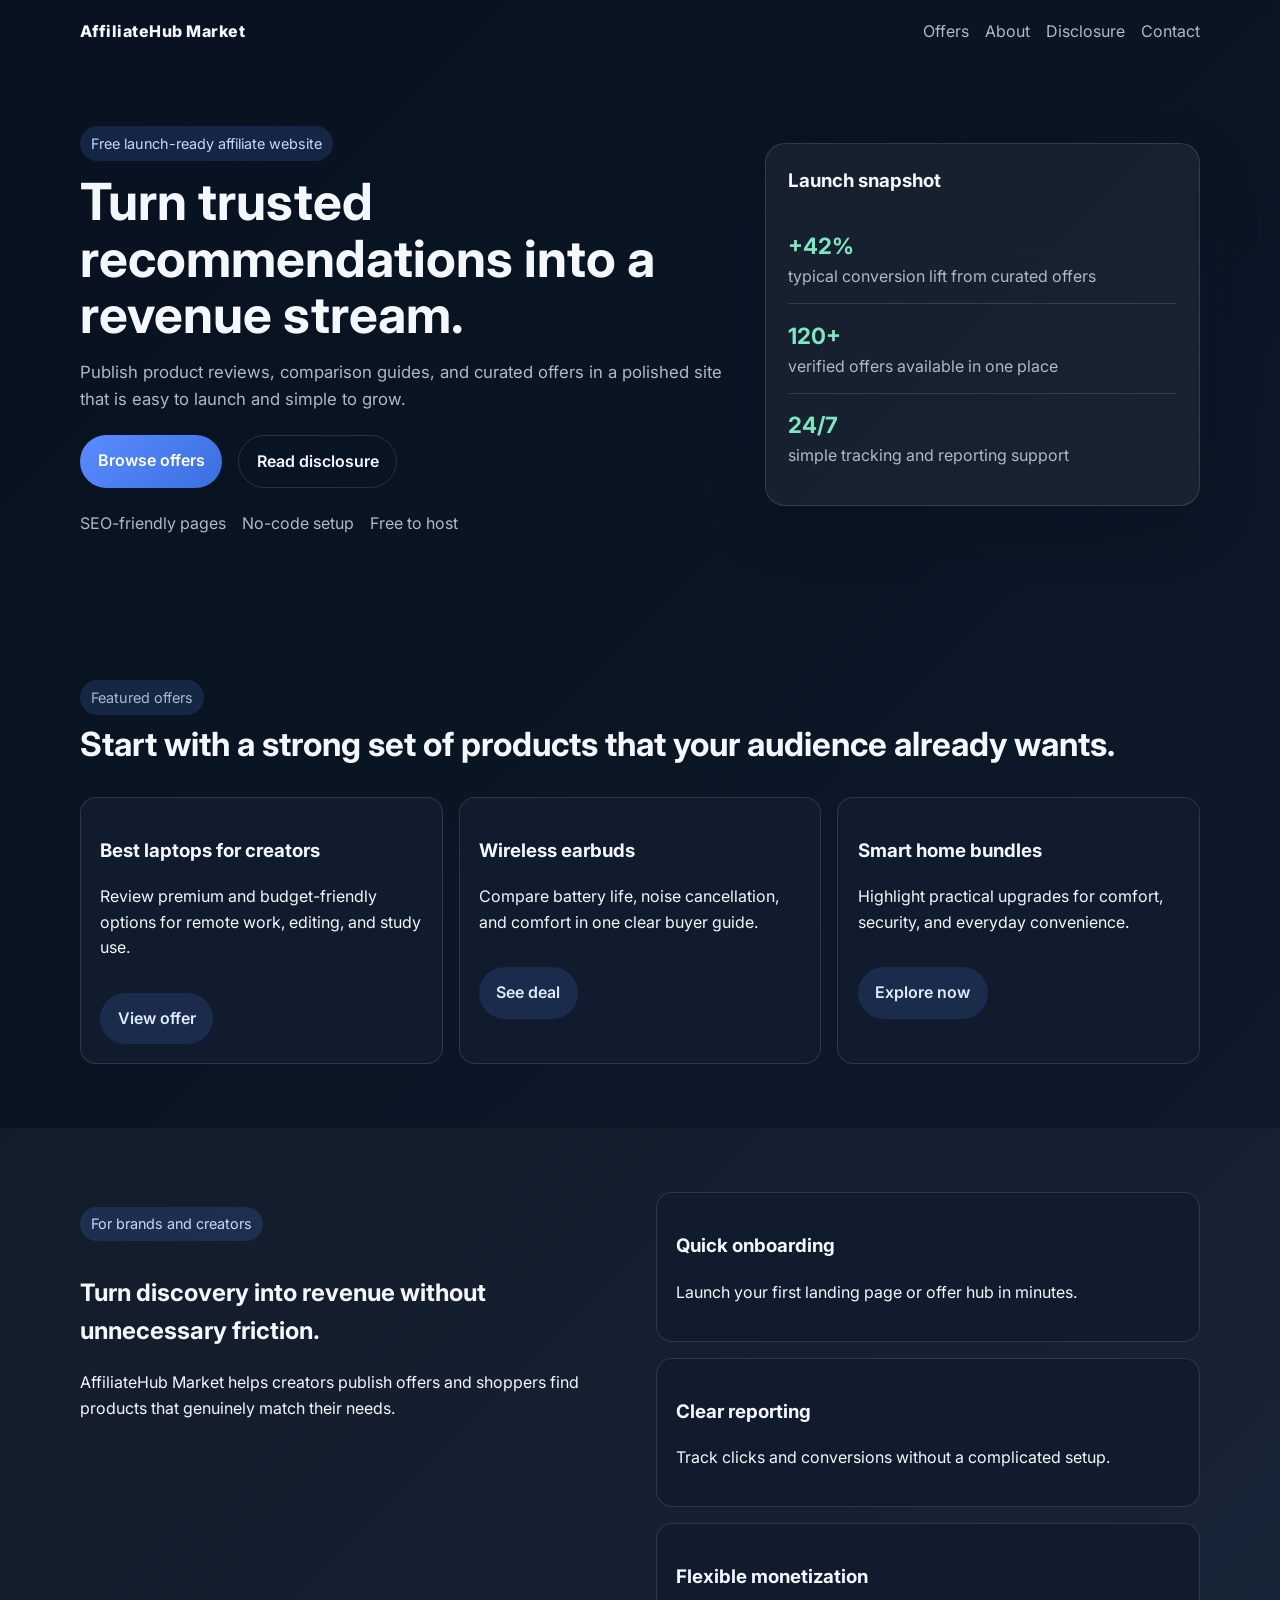
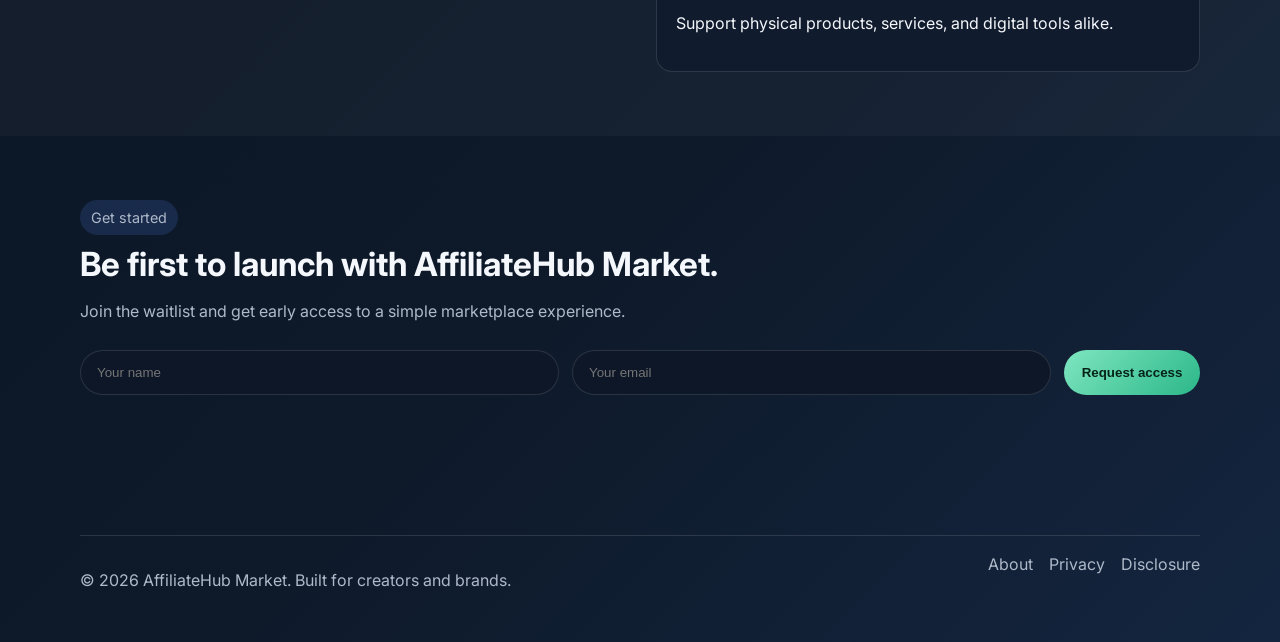
==== index.html @ 9a87dd68 "Add affiliate website files" ====
<!DOCTYPE html>
<html lang="en">
  <head>
    <meta charset="UTF-8" />
    <meta name="viewport" content="width=device-width, initial-scale=1.0" />
    <meta
      name="description"
      content="AffiliateHub Market is a modern affiliate marketplace for creators, brands, and shoppers."
    />
    <title>AffiliateHub Market | Free Affiliate Website</title>
    <link rel="preconnect" href="https://fonts.googleapis.com" />
    <link rel="preconnect" href="https://fonts.gstatic.com" crossorigin />
    <link
      href="https://fonts.googleapis.com/css2?family=Inter:wght@400;500;600;700;800&display=swap"
      rel="stylesheet"
    />
    <link rel="stylesheet" href="styles.css" />
  </head>
  <body>
    <header class="hero">
      <nav class="nav container">
        <a class="brand" href="index.html">AffiliateHub Market</a>
        <div class="nav-links">
          <a href="#offers">Offers</a>
          <a href="about.html">About</a>
          <a href="disclosure.html">Disclosure</a>
          <a href="#contact">Contact</a>
        </div>
      </nav>

      <div class="hero-content container">
        <div class="hero-copy">
          <p class="pill">Free launch-ready affiliate website</p>
          <h1>Turn trusted recommendations into a revenue stream.</h1>
          <p class="lead">
            Publish product reviews, comparison guides, and curated offers in a polished site that is easy to launch and simple to grow.
          </p>
          <div class="hero-actions">
            <a class="btn btn-primary" href="#offers">Browse offers</a>
            <a class="btn btn-secondary" href="disclosure.html">Read disclosure</a>
          </div>
          <ul class="trust-list">
            <li>SEO-friendly pages</li>
            <li>No-code setup</li>
            <li>Free to host</li>
          </ul>
        </div>

        <div class="hero-card">
          <h3>Launch snapshot</h3>
          <div class="metric">
            <strong>+42%</strong>
            <span>typical conversion lift from curated offers</span>
          </div>
          <div class="metric">
            <strong>120+</strong>
            <span>verified offers available in one place</span>
          </div>
          <div class="metric">
            <strong>24/7</strong>
            <span>simple tracking and reporting support</span>
          </div>
        </div>
      </div>
    </header>

    <main>
      <section id="offers" class="section container">
        <div class="section-heading">
          <p class="pill">Featured offers</p>
          <h2>Start with a strong set of products that your audience already wants.</h2>
        </div>
        <div class="card-grid">
          <article class="card">
            <h3>Best laptops for creators</h3>
            <p>Review premium and budget-friendly options for remote work, editing, and study use.</p>
            <a class="btn btn-inline" href="https://example.com" target="_blank" rel="noreferrer noopener">View offer</a>
          </article>
          <article class="card">
            <h3>Wireless earbuds</h3>
            <p>Compare battery life, noise cancellation, and comfort in one clear buyer guide.</p>
            <a class="btn btn-inline" href="https://example.com" target="_blank" rel="noreferrer noopener">See deal</a>
          </article>
          <article class="card">
            <h3>Smart home bundles</h3>
            <p>Highlight practical upgrades for comfort, security, and everyday convenience.</p>
            <a class="btn btn-inline" href="https://example.com" target="_blank" rel="noreferrer noopener">Explore now</a>
          </article>
        </div>
      </section>

      <section class="section section-alt">
        <div class="container benefit-layout">
          <div>
            <p class="pill">For brands and creators</p>
            <h2>Turn discovery into revenue without unnecessary friction.</h2>
            <p>
              AffiliateHub Market helps creators publish offers and shoppers find products that genuinely match their needs.
            </p>
          </div>
          <div class="benefit-list">
            <div>
              <h3>Quick onboarding</h3>
              <p>Launch your first landing page or offer hub in minutes.</p>
            </div>
            <div>
              <h3>Clear reporting</h3>
              <p>Track clicks and conversions without a complicated setup.</p>
            </div>
            <div>
              <h3>Flexible monetization</h3>
              <p>Support physical products, services, and digital tools alike.</p>
            </div>
          </div>
        </div>
      </section>

      <section id="contact" class="section container contact-section">
        <div class="section-heading">
          <p class="pill">Get started</p>
          <h2>Be first to launch with AffiliateHub Market.</h2>
          <p>Join the waitlist and get early access to a simple marketplace experience.</p>
        </div>
        <form class="contact-form" onsubmit="event.preventDefault(); showMessage();">
          <input type="text" placeholder="Your name" required />
          <input type="email" placeholder="Your email" required />
          <button type="submit">Request access</button>
        </form>
        <p id="form-message" class="form-message" aria-live="polite"></p>
      </section>
    </main>

    <footer class="footer">
      <div class="container footer-content">
        <p>© <span id="year"></span> AffiliateHub Market. Built for creators and brands.</p>
        <div class="footer-links">
          <a href="about.html">About</a>
          <a href="privacy.html">Privacy</a>
          <a href="disclosure.html">Disclosure</a>
        </div>
      </div>
    </footer>

    <script src="script.js"></script>
  </body>
</html>
---- styles.css ----
:root {
  --bg: #07111f;
  --surface: #101b2d;
  --surface-2: #17253c;
  --text: #f4f7fb;
  --muted: #aeb9c9;
  --accent: #5b8cff;
  --accent-2: #7fe6c0;
  --border: rgba(255, 255, 255, 0.12);
}

* {
  box-sizing: border-box;
}

body {
  margin: 0;
  font-family: 'Inter', sans-serif;
  color: var(--text);
  background: linear-gradient(135deg, var(--bg), #0e1a2a 70%, #14253f);
  line-height: 1.6;
}

a {
  color: inherit;
}

img {
  max-width: 100%;
}

.container {
  width: min(1120px, calc(100% - 2rem));
  margin: 0 auto;
}

.hero {
  padding-bottom: 4rem;
}

.nav {
  display: flex;
  justify-content: space-between;
  align-items: center;
  padding: 1.2rem 0;
}

.brand {
  font-weight: 800;
  color: var(--text);
  text-decoration: none;
  letter-spacing: 0.03em;
}

.nav-links {
  display: flex;
  gap: 1rem;
  flex-wrap: wrap;
}

.nav-links a {
  color: var(--muted);
  text-decoration: none;
}

.hero-content {
  display: grid;
  grid-template-columns: 1.2fr 0.8fr;
  gap: 2rem;
  align-items: center;
  padding: 3rem 0 1rem;
}

.pill {
  display: inline-block;
  padding: 0.35rem 0.7rem;
  border-radius: 999px;
  background: rgba(91, 140, 255, 0.16);
  color: #c8d8ff;
  font-size: 0.9rem;
  margin-bottom: 0.8rem;
}

.hero h1 {
  font-size: clamp(2rem, 4vw, 3.5rem);
  line-height: 1.1;
  margin: 0 0 1rem;
}

.lead {
  font-size: 1.05rem;
  color: var(--muted);
  max-width: 650px;
}

.hero-actions {
  display: flex;
  gap: 1rem;
  flex-wrap: wrap;
  margin: 1.4rem 0;
}

.btn {
  display: inline-block;
  padding: 0.8rem 1.1rem;
  border-radius: 999px;
  text-decoration: none;
  font-weight: 600;
}

.btn-primary {
  background: linear-gradient(135deg, var(--accent), #3a6fe0);
  color: white;
}

.btn-secondary {
  border: 1px solid var(--border);
  color: var(--text);
}

.btn-inline {
  margin-top: 1rem;
  background: rgba(91, 140, 255, 0.14);
  color: #dfe9ff;
}

.trust-list {
  display: flex;
  gap: 1rem;
  flex-wrap: wrap;
  padding: 0;
  margin: 1rem 0 0;
  list-style: none;
  color: var(--muted);
}

.hero-card {
  background: rgba(255, 255, 255, 0.05);
  border: 1px solid var(--border);
  border-radius: 1.25rem;
  padding: 1.4rem;
  box-shadow: 0 20px 60px rgba(2, 8, 23, 0.2);
}

.hero-card h3 {
  margin-top: 0;
}

.metric {
  padding: 0.85rem 0;
  border-bottom: 1px solid var(--border);
}

.metric:last-child {
  border-bottom: none;
}

.metric strong {
  display: block;
  font-size: 1.4rem;
  color: var(--accent-2);
}

.metric span {
  color: var(--muted);
}

.section {
  padding: 4rem 0;
}

.section-alt {
  background: rgba(255, 255, 255, 0.03);
}

.section-heading {
  margin-bottom: 1.6rem;
}

.section-heading h2 {
  font-size: clamp(1.6rem, 2.6vw, 2.2rem);
  margin: 0.2rem 0 0.5rem;
}

.section-heading p {
  color: var(--muted);
  margin: 0;
}

.card-grid {
  display: grid;
  grid-template-columns: repeat(3, 1fr);
  gap: 1rem;
}

.card, .benefit-list > div, .page-card {
  background: var(--surface);
  border: 1px solid var(--border);
  border-radius: 1rem;
  padding: 1.2rem;
}

.benefit-layout {
  display: grid;
  grid-template-columns: 1fr 1fr;
  gap: 2rem;
  align-items: start;
}

.benefit-list {
  display: grid;
  gap: 1rem;
}

.page-shell {
  padding: 3rem 0 5rem;
}

.page-card h1 {
  margin-top: 0;
  font-size: clamp(1.8rem, 2.6vw, 2.4rem);
}

.page-card p,
.page-card li {
  color: var(--muted);
}

.page-card ul {
  padding-left: 1.2rem;
}

.contact-form {
  display: flex;
  gap: 0.8rem;
  flex-wrap: wrap;
  margin-top: 1rem;
}

.contact-form input {
  flex: 1 1 220px;
  padding: 0.85rem 1rem;
  border-radius: 999px;
  border: 1px solid var(--border);
  background: #0d1727;
  color: var(--text);
}

.contact-form button {
  padding: 0.85rem 1.1rem;
  border: 0;
  border-radius: 999px;
  background: linear-gradient(135deg, var(--accent-2), #2bb789);
  color: #06231a;
  font-weight: 700;
  cursor: pointer;
}

.form-message {
  min-height: 1.5rem;
  margin-top: 0.8rem;
  color: var(--accent-2);
}

.footer {
  padding: 1.5rem 0 2rem;
  color: var(--muted);
}

.footer-content {
  border-top: 1px solid var(--border);
  padding-top: 1rem;
  display: flex;
  justify-content: space-between;
  gap: 1rem;
  flex-wrap: wrap;
}

.footer-links {
  display: flex;
  gap: 1rem;
  flex-wrap: wrap;
}

.footer-links a {
  color: var(--muted);
  text-decoration: none;
}

@media (max-width: 800px) {
  .hero-content,
  .benefit-layout,
  .card-grid {
    grid-template-columns: 1fr;
  }

  .nav {
    flex-direction: column;
    gap: 0.6rem;
  }
}
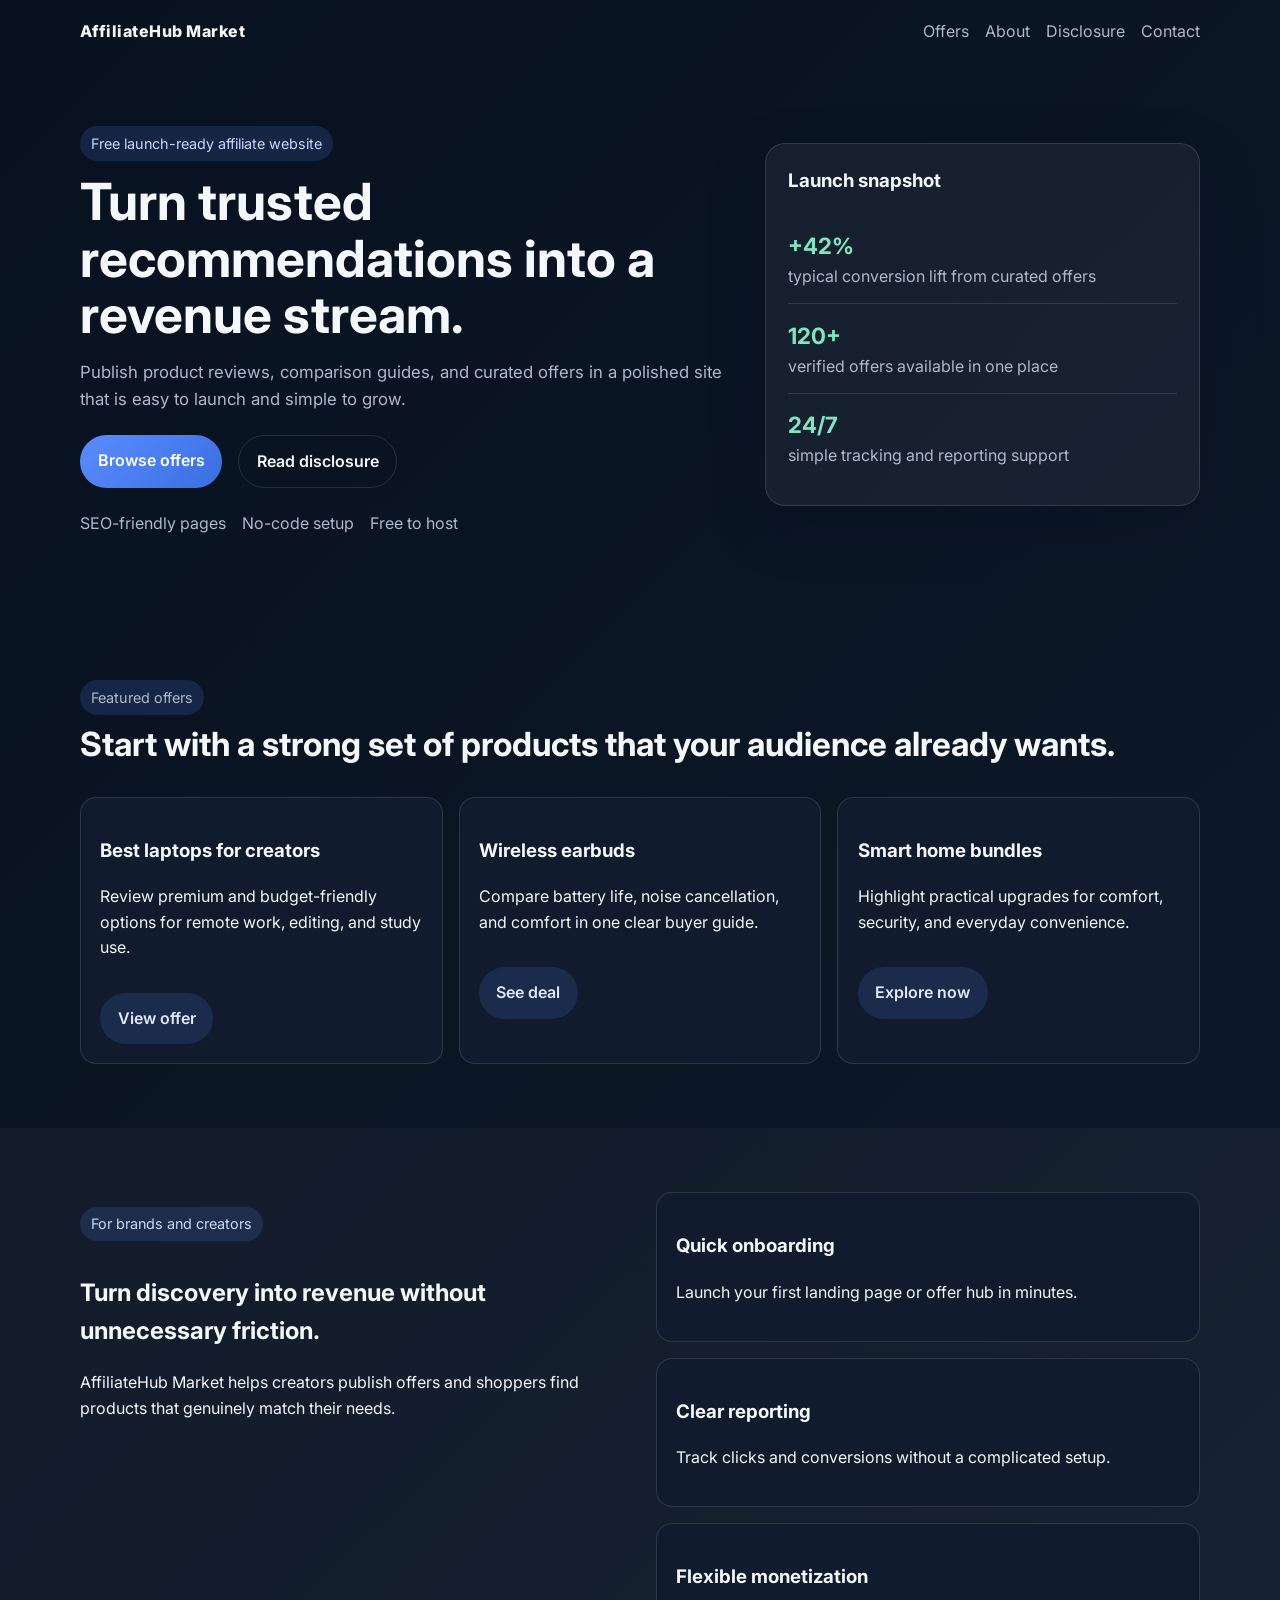
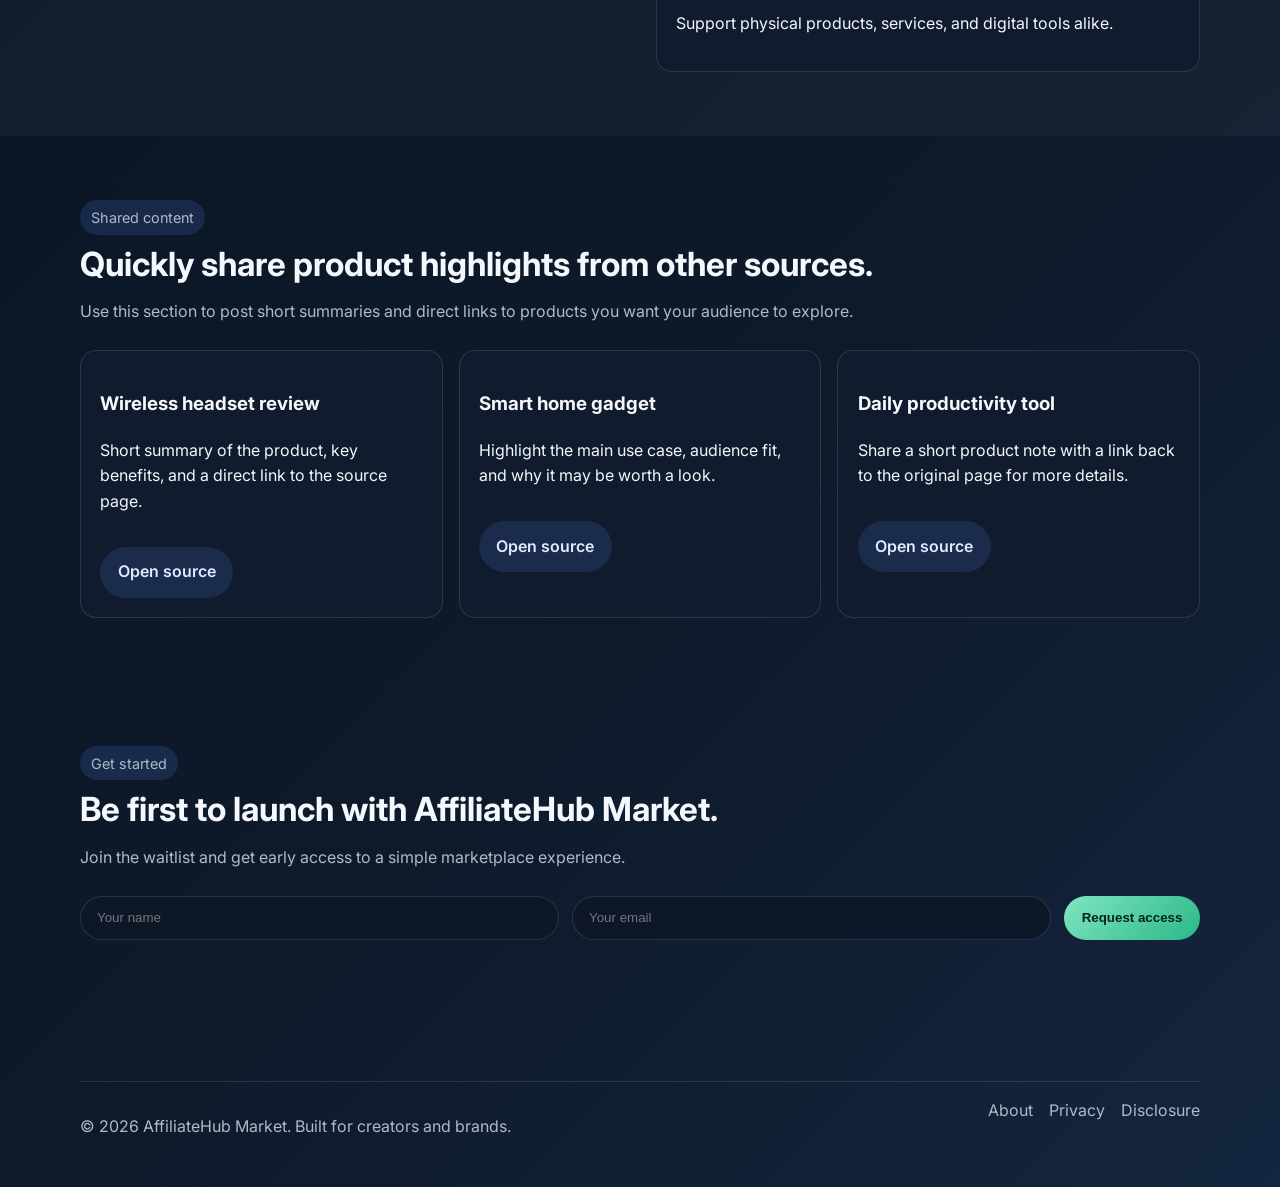
==== commit e20f0048: "Add shared content section" ====
--- a/index.html
+++ b/index.html
@@ -115,6 +115,31 @@
         </div>
       </section>
 
+      <section class="section container">
+        <div class="section-heading">
+          <p class="pill">Shared content</p>
+          <h2>Quickly share product highlights from other sources.</h2>
+          <p>Use this section to post short summaries and direct links to products you want your audience to explore.</p>
+        </div>
+        <div class="card-grid">
+          <article class="card">
+            <h3>Wireless headset review</h3>
+            <p>Short summary of the product, key benefits, and a direct link to the source page.</p>
+            <a class="btn btn-inline" href="https://example.com" target="_blank" rel="noreferrer noopener">Open source</a>
+          </article>
+          <article class="card">
+            <h3>Smart home gadget</h3>
+            <p>Highlight the main use case, audience fit, and why it may be worth a look.</p>
+            <a class="btn btn-inline" href="https://example.com" target="_blank" rel="noreferrer noopener">Open source</a>
+          </article>
+          <article class="card">
+            <h3>Daily productivity tool</h3>
+            <p>Share a short product note with a link back to the original page for more details.</p>
+            <a class="btn btn-inline" href="https://example.com" target="_blank" rel="noreferrer noopener">Open source</a>
+          </article>
+        </div>
+      </section>
+
       <section id="contact" class="section container contact-section">
         <div class="section-heading">
           <p class="pill">Get started</p>
